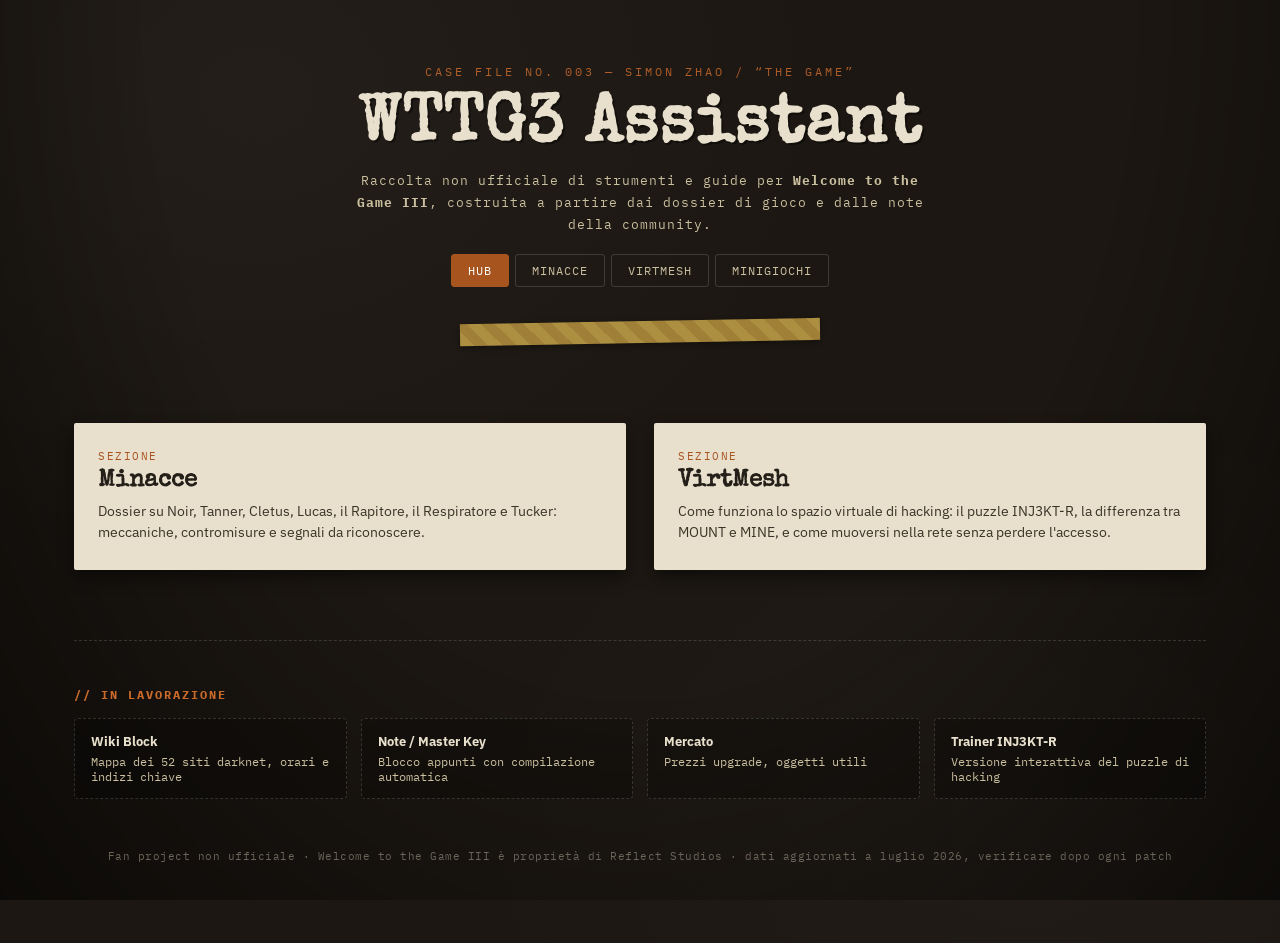
==== index.html @ e845df49 "inizio" ====
<!DOCTYPE html>
<html lang="it">
<head>
<meta charset="UTF-8">
<meta name="viewport" content="width=device-width, initial-scale=1.0">
<title>WTTG3 Assistant — Hub</title>
<link rel="preconnect" href="https://fonts.googleapis.com">
<link href="https://fonts.googleapis.com/css2?family=Special+Elite&family=IBM+Plex+Mono:wght@400;500;600&family=IBM+Plex+Sans:wght@400;500;600;700&display=swap" rel="stylesheet">
<link rel="stylesheet" href="css/styles.css">
<link rel="stylesheet" href="css/nav.css">
<style>
  .hub-grid{
    display:grid;
    grid-template-columns:repeat(auto-fit, minmax(260px, 1fr));
    gap:28px;
    margin:40px 0 20px;
  }
  .hub-card{
    display:block;
    background:var(--paper);
    color:var(--ink);
    text-decoration:none;
    padding:26px 24px;
    border-radius:2px;
    box-shadow:0 8px 16px rgba(0,0,0,0.45);
    transition:transform 0.15s ease, box-shadow 0.15s ease;
  }
  .hub-card:hover{transform:translateY(-4px); box-shadow:0 14px 26px rgba(0,0,0,0.55);}
  .hub-card .eyebrow{
    font-family:'IBM Plex Mono', monospace;
    font-size:10.5px;
    letter-spacing:1.5px;
    text-transform:uppercase;
    color:var(--rust);
  }
  .hub-card h2{
    font-family:'Special Elite', monospace;
    font-size:1.5rem;
    margin:6px 0 8px;
  }
  .hub-card p{font-size:13.5px; line-height:1.6; color:#3a3327; margin:0;}
</style>
</head>
<body data-page="home">
<div class="wrap">

  <header class="hero">
    <div class="stamp-num">CASE FILE NO. 003 — SIMON ZHAO / “THE GAME”</div>
    <h1 class="title">WTTG3 Assistant</h1>
    <p class="subtitle">Raccolta non ufficiale di strumenti e guide per <strong>Welcome to the Game III</strong>, costruita a partire dai dossier di gioco e dalle note della community.</p>
    <nav class="site-nav" id="site-nav"></nav>
    <div class="tape-divider"></div>
  </header>

  <div class="hub-grid">
    <a class="hub-card" href="threats.html">
      <div class="eyebrow">Sezione</div>
      <h2>Minacce</h2>
      <p>Dossier su Noir, Tanner, Cletus, Lucas, il Rapitore, il Respiratore e Tucker: meccaniche, contromisure e segnali da riconoscere.</p>
    </a>
    <a class="hub-card" href="virtmesh.html">
      <div class="eyebrow">Sezione</div>
      <h2>VirtMesh</h2>
      <p>Come funziona lo spazio virtuale di hacking: il puzzle INJ3KT-R, la differenza tra MOUNT e MINE, e come muoversi nella rete senza perdere l'accesso.</p>
    </a>
  </div>

  <div class="roadmap">
    <h4>// In lavorazione</h4>
    <div class="roadmap-grid">
      <div class="roadmap-item"><b>Wiki Block</b>Mappa dei 52 siti darknet, orari e indizi chiave</div>
      <div class="roadmap-item"><b>Note / Master Key</b>Blocco appunti con compilazione automatica</div>
      <div class="roadmap-item"><b>Mercato</b>Prezzi upgrade, oggetti utili</div>
      <div class="roadmap-item"><b>Trainer INJ3KT-R</b>Versione interattiva del puzzle di hacking</div>
    </div>
  </div>

  <footer class="credits">Fan project non ufficiale · Welcome to the Game III è proprietà di Reflect Studios · dati aggiornati a luglio 2026, verificare dopo ogni patch</footer>
</div>

<script src="js/nav.js"></script>
</body>
</html>
---- css/styles.css ----
:root{
  --void:#0b0c0d;
  --cork:#1c1712;
  --cork-light:#241d16;
  --paper:#e8e0cd;
  --paper-dim:#cabf9f;
  --ink:#241f18;
  --rust:#a8541f;
  --rust-bright:#c96a2b;
  --blood:#5c1414;
  --string:#8c2222;
  --tape:#c7a54a;
  --confirmed:#5a6e4a;
  --unconfirmed:#7a5a2a;
  --warn:#8a2a2a;
}

*{box-sizing:border-box;}
html,body{margin:0;padding:0;}
body{
  background:
    radial-gradient(ellipse at 20% 10%, rgba(255,255,255,0.03), transparent 40%),
    radial-gradient(ellipse at 80% 90%, rgba(255,255,255,0.02), transparent 40%),
    var(--cork);
  background-color:var(--cork);
  color:var(--paper);
  font-family:'IBM Plex Sans', sans-serif;
  min-height:100vh;
  position:relative;
  overflow-x:hidden;
}
body::before{
  content:"";
  position:fixed; inset:0;
  pointer-events:none;
  background-image:
    repeating-linear-gradient(0deg, rgba(0,0,0,0.08) 0px, transparent 1px, transparent 3px),
    repeating-linear-gradient(90deg, rgba(0,0,0,0.05) 0px, transparent 1px, transparent 3px);
  opacity:0.5;
  mix-blend-mode:multiply;
  z-index:1;
}
body::after{
  content:"";
  position:fixed; inset:0;
  pointer-events:none;
  background:
    radial-gradient(ellipse at 50% 0%, transparent 55%, rgba(0,0,0,0.55) 100%);
  z-index:2;
}

.wrap{position:relative; z-index:3; max-width:1180px; margin:0 auto; padding:0 24px 80px;}

/* HERO / CASE COVER */
header.hero{
  padding:64px 24px 40px;
  text-align:center;
  position:relative;
}
.stamp-num{
  font-family:'IBM Plex Mono', monospace;
  font-size:12px;
  letter-spacing:3px;
  color:var(--rust-bright);
  text-transform:uppercase;
  opacity:0.85;
}
h1.title{
  font-family:'Special Elite', monospace;
  font-size:clamp(2.2rem, 6vw, 4.2rem);
  color:var(--paper);
  margin:14px 0 6px;
  letter-spacing:1px;
  text-shadow: 2px 2px 0 rgba(0,0,0,0.4);
  line-height:1.05;
}
.subtitle{
  font-family:'IBM Plex Mono', monospace;
  color:var(--paper-dim);
  font-size:13px;
  letter-spacing:1px;
  max-width:580px;
  margin:0 auto;
  line-height:1.7;
}
.redacted-bar{
  display:inline-block;
  background:var(--ink);
  color:var(--ink);
  padding:0 6px;
  border-radius:2px;
}

.tape-divider{
  height:22px;
  margin:34px auto 0;
  max-width:360px;
  background:repeating-linear-gradient(45deg, var(--tape), var(--tape) 10px, #b8933f 10px, #b8933f 20px);
  opacity:0.85;
  transform:rotate(-1deg);
  box-shadow:0 2px 6px rgba(0,0,0,0.4);
}

/* CONTROLS */
.controls{
  display:flex;
  flex-wrap:wrap;
  gap:12px;
  align-items:center;
  justify-content:space-between;
  margin:40px 0 28px;
  padding:16px 18px;
  background:rgba(0,0,0,0.28);
  border:1px solid rgba(255,255,255,0.06);
  border-radius:4px;
}
.search-box{
  flex:1;
  min-width:220px;
  display:flex;
  align-items:center;
  gap:8px;
  background:var(--void);
  border:1px solid rgba(255,255,255,0.08);
  border-radius:3px;
  padding:9px 12px;
}
.search-box input{
  background:transparent;
  border:none;
  outline:none;
  color:var(--paper);
  font-family:'IBM Plex Mono', monospace;
  font-size:13px;
  width:100%;
}
.search-box input::placeholder{color:#6b6459;}
.search-box svg{flex-shrink:0; opacity:0.6;}

.filters{display:flex; gap:8px; flex-wrap:wrap;}
.filter-btn{
  font-family:'IBM Plex Mono', monospace;
  font-size:11px;
  letter-spacing:0.5px;
  text-transform:uppercase;
  background:transparent;
  border:1px solid rgba(255,255,255,0.15);
  color:var(--paper-dim);
  padding:8px 14px;
  border-radius:3px;
  cursor:pointer;
  transition:all 0.15s ease;
}
.filter-btn:hover{border-color:var(--rust-bright); color:var(--paper);}
.filter-btn.active{
  background:var(--rust);
  border-color:var(--rust);
  color:#fff;
}

/* BOARD */
.board{
  display:grid;
  grid-template-columns:repeat(auto-fill, minmax(250px, 1fr));
  gap:38px 28px;
  padding:20px 10px 10px;
}

.pin{
  position:absolute;
  top:-10px; left:50%;
  transform:translateX(-50%);
  width:14px; height:14px;
  border-radius:50%;
  background:radial-gradient(circle at 35% 30%, #e2745a, #8a2a1a 70%);
  box-shadow:0 3px 4px rgba(0,0,0,0.6);
  z-index:5;
}

.card{
  position:relative;
  background:var(--paper);
  color:var(--ink);
  padding:22px 20px 18px;
  border-radius:2px;
  cursor:pointer;
  box-shadow:0 8px 16px rgba(0,0,0,0.45), 0 2px 0 rgba(255,255,255,0.4) inset;
  transition:transform 0.2s ease, box-shadow 0.2s ease;
  font-family:'IBM Plex Sans', sans-serif;
}
.card::before{
  content:"";
  position:absolute; inset:0;
  background-image: repeating-linear-gradient(rgba(0,0,0,0.02) 0px, transparent 2px);
  pointer-events:none;
}
.card:nth-child(3n){ transform:rotate(-1.6deg); }
.card:nth-child(3n+1){ transform:rotate(1.3deg); }
.card:nth-child(3n+2){ transform:rotate(-0.6deg); }
.card:hover{
  transform:scale(1.04) rotate(0deg) !important;
  box-shadow:0 14px 26px rgba(0,0,0,0.55);
  z-index:10;
}

.card .tag-row{
  display:flex; justify-content:space-between; align-items:flex-start;
  margin-bottom:10px;
  gap:8px;
}
.origin-tag{
  font-family:'IBM Plex Mono', monospace;
  font-size:10px;
  letter-spacing:0.5px;
  text-transform:uppercase;
  color:#6b5f45;
  border:1px solid #6b5f45;
  padding:2px 6px;
  border-radius:2px;
}
.status-stamp{
  font-family:'Special Elite', monospace;
  font-size:11px;
  letter-spacing:1px;
  text-transform:uppercase;
  padding:3px 8px;
  border:2px solid;
  border-radius:3px;
  transform:rotate(-6deg);
  white-space:nowrap;
  flex-shrink:0;
}
.status-stamp.confirmed{ color:var(--confirmed); border-color:var(--confirmed); }
.status-stamp.unconfirmed{ color:var(--unconfirmed); border-color:var(--unconfirmed); }

.card h3{
  font-family:'Special Elite', monospace;
  font-size:1.25rem;
  margin:4px 0 3px;
  color:var(--ink);
}
.card .aka{
  font-size:11.5px;
  color:#6b5f45;
  font-style:italic;
  margin-bottom:10px;
}
.card p.teaser{
  font-size:13px;
  line-height:1.55;
  color:#3a3327;
  margin:0;
  font-style:italic;
}
.card .read-more{
  display:inline-block;
  margin-top:10px;
  font-family:'IBM Plex Mono', monospace;
  font-size:10.5px;
  letter-spacing:0.5px;
  color:var(--rust);
  text-transform:uppercase;
}
.conflict-flag{
  position:absolute;
  top:-9px; right:10px;
  background:var(--warn);
  color:#f2e6d8;
  font-family:'IBM Plex Mono', monospace;
  font-size:9px;
  letter-spacing:0.5px;
  text-transform:uppercase;
  padding:3px 7px;
  border-radius:2px;
  box-shadow:0 2px 4px rgba(0,0,0,0.5);
  transform:rotate(4deg);
}

/* MODAL */
.modal-overlay{
  display:none;
  position:fixed; inset:0;
  background:rgba(0,0,0,0.75);
  z-index:100;
  align-items:flex-start;
  justify-content:center;
  padding:5vh 16px;
  overflow-y:auto;
}
.modal-overlay.open{display:flex;}
.modal{
  background:var(--paper);
  color:var(--ink);
  max-width:640px;
  width:100%;
  border-radius:3px;
  padding:36px 34px 30px;
  position:relative;
  box-shadow:0 20px 60px rgba(0,0,0,0.6);
}
.modal .close-btn{
  position:absolute; top:14px; right:16px;
  background:none; border:none;
  font-family:'IBM Plex Mono', monospace;
  font-size:20px;
  color:#6b5f45;
  cursor:pointer;
  line-height:1;
}
.modal .close-btn:hover{color:var(--blood);}
.modal .tag-row{margin-bottom:14px;}
.modal h2{
  font-family:'Special Elite', monospace;
  font-size:1.7rem;
  margin:2px 0 4px;
}
.modal .aka{font-size:12.5px; color:#6b5f45; font-style:italic; margin-bottom:12px;}
.modal .dossier-quote{
  font-family:'Special Elite', monospace;
  font-size:13.5px;
  line-height:1.7;
  color:#4a4030;
  background:rgba(0,0,0,0.05);
  border-left:3px solid var(--rust);
  padding:12px 14px;
  margin:6px 0 4px;
}
.modal .section-label{
  font-family:'IBM Plex Mono', monospace;
  font-size:11px;
  letter-spacing:1.5px;
  text-transform:uppercase;
  color:var(--rust);
  margin:22px 0 6px;
  border-bottom:1px solid rgba(0,0,0,0.15);
  padding-bottom:4px;
}
.modal p{font-size:14.5px; line-height:1.65; color:#2c2820; margin:0;}
.modal ul{margin:6px 0 0; padding-left:18px;}
.modal li{font-size:14px; line-height:1.6; color:#2c2820; margin-bottom:5px;}
.modal .cue-note{
  margin-top:6px;
  font-size:12.5px;
  color:#7a5a2a;
  font-style:italic;
}
.modal .conflict-box{
  margin-top:8px;
  background:rgba(138,42,42,0.09);
  border:1px dashed var(--warn);
  border-radius:3px;
  padding:10px 12px;
  font-size:12.5px;
  line-height:1.55;
  color:#5c1f1f;
}
.modal .conflict-box b{display:block; font-size:11px; letter-spacing:0.5px; text-transform:uppercase; margin-bottom:4px;}
.modal .source-tag{
  display:inline-block;
  font-family:'IBM Plex Mono', monospace;
  font-size:10px;
  color:#8a7c5f;
  margin-top:2px;
}

/* FOOTER / COMING SOON */
.roadmap{
  margin-top:70px;
  padding-top:30px;
  border-top:1px dashed rgba(255,255,255,0.15);
}
.roadmap h4{
  font-family:'IBM Plex Mono', monospace;
  font-size:12px;
  letter-spacing:2px;
  text-transform:uppercase;
  color:var(--rust-bright);
  margin-bottom:16px;
}
.roadmap-grid{
  display:grid;
  grid-template-columns:repeat(auto-fit, minmax(180px, 1fr));
  gap:14px;
}
.roadmap-item{
  background:rgba(0,0,0,0.25);
  border:1px dashed rgba(255,255,255,0.15);
  border-radius:4px;
  padding:14px 16px;
  font-family:'IBM Plex Mono', monospace;
  font-size:11.5px;
  color:var(--paper-dim);
}
.roadmap-item b{display:block; color:var(--paper); font-size:13px; margin-bottom:4px; font-family:'IBM Plex Sans', sans-serif;}

footer.credits{
  text-align:center;
  margin-top:50px;
  font-family:'IBM Plex Mono', monospace;
  font-size:11px;
  color:#6b6459;
  letter-spacing:0.5px;
}

@media (prefers-reduced-motion: reduce){
  .card, .filter-btn{transition:none;}
}
---- css/nav.css ----
.site-nav{
  display:flex;
  gap:6px;
  justify-content:center;
  flex-wrap:wrap;
  margin:18px 0 0;
}
.nav-link{
  font-family:'IBM Plex Mono', monospace;
  font-size:11.5px;
  letter-spacing:1px;
  text-transform:uppercase;
  color:var(--paper-dim);
  text-decoration:none;
  padding:8px 16px;
  border:1px solid rgba(255,255,255,0.15);
  border-radius:3px;
  transition:all 0.15s ease;
}
.nav-link:hover{border-color:var(--rust-bright); color:var(--paper);}
.nav-link.active{background:var(--rust); border-color:var(--rust); color:#fff;}
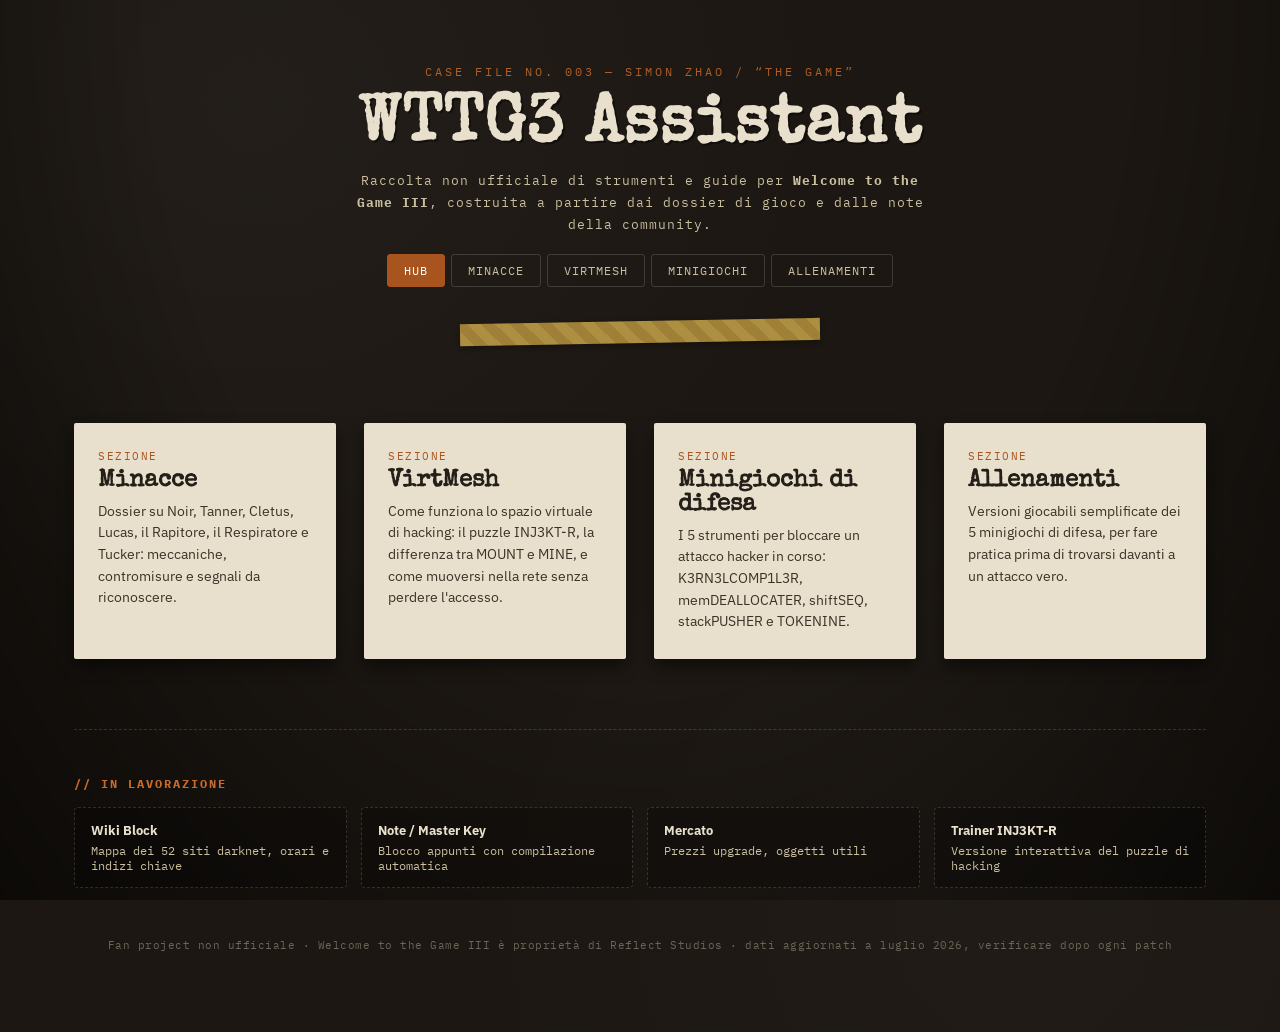
==== commit e81cd652: "train mode" ====
--- a/index.html
+++ b/index.html
@@ -63,6 +63,16 @@
       <h2>VirtMesh</h2>
       <p>Come funziona lo spazio virtuale di hacking: il puzzle INJ3KT-R, la differenza tra MOUNT e MINE, e come muoversi nella rete senza perdere l'accesso.</p>
     </a>
+    <a class="hub-card" href="hacks.html">
+      <div class="eyebrow">Sezione</div>
+      <h2>Minigiochi di difesa</h2>
+      <p>I 5 strumenti per bloccare un attacco hacker in corso: K3RN3LCOMP1L3R, memDEALLOCATER, shiftSEQ, stackPUSHER e TOKENINE.</p>
+    </a>
+    <a class="hub-card" href="trainers.html">
+      <div class="eyebrow">Sezione</div>
+      <h2>Allenamenti</h2>
+      <p>Versioni giocabili semplificate dei 5 minigiochi di difesa, per fare pratica prima di trovarsi davanti a un attacco vero.</p>
+    </a>
   </div>
 
   <div class="roadmap">
